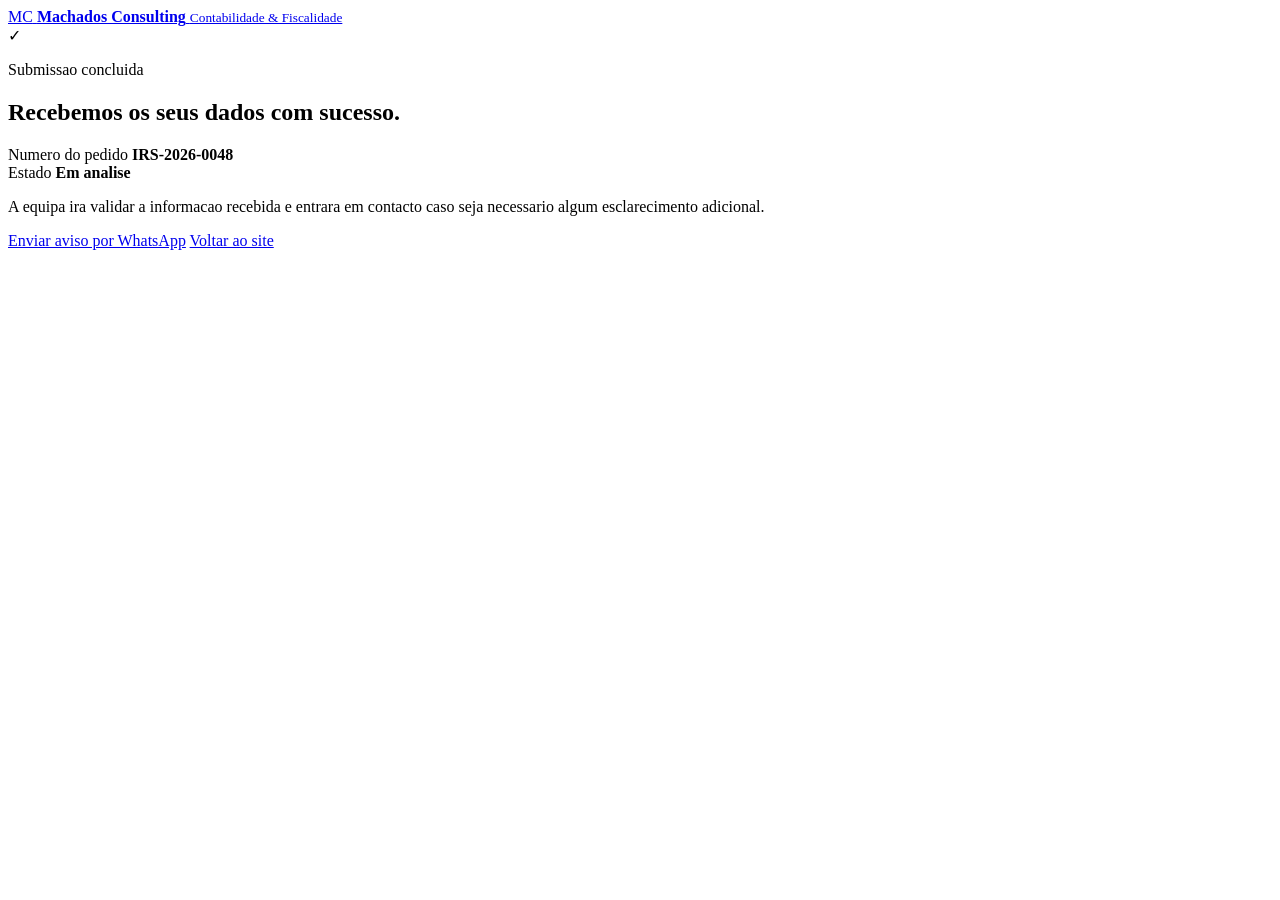
==== confirmacao.html @ 4a969880 "Create confirmacao.html" ====
<!doctype html>
<html lang="pt-PT">
  <head>
    <meta charset="utf-8">
    <meta name="viewport" content="width=device-width, initial-scale=1">
    <title>Submissao concluida | Machados Consulting</title>
    <link rel="stylesheet" href="assets/styles.css">
  </head>
  <body class="confirmation-page">
    <main class="confirmation-wrap">
      <section class="confirmation-card">
        <a class="brand confirmation-brand" href="index.html" aria-label="Machados Consulting">
          <span class="brand-mark">MC</span>
          <span>
            <strong>Machados Consulting</strong>
            <small>Contabilidade & Fiscalidade</small>
          </span>
        </a>
        <div class="success-mark" aria-hidden="true">✓</div>
        <p class="eyebrow">Submissao concluida</p>
        <h1>Recebemos os seus dados com sucesso.</h1>
        <div class="request-box">
          <span>Numero do pedido</span>
          <strong id="request-number">IRS-2026-0048</strong>
        </div>
        <div class="request-box">
          <span>Estado</span>
          <strong>Em analise</strong>
        </div>
        <p>A equipa ira validar a informacao recebida e entrara em contacto caso seja necessario algum esclarecimento adicional.</p>
        <div class="confirmation-actions">
          <a class="button primary" id="whatsapp-confirmation" href="https://wa.me/351921176038" target="_blank" rel="noopener">Enviar aviso por WhatsApp</a>
          <a class="button secondary on-light" href="index.html">Voltar ao site</a>
        </div>
      </section>
    </main>
    <script>
      const savedRequest = sessionStorage.getItem("irsRequestNumber");
      if (savedRequest) {
        document.getElementById("request-number").textContent = savedRequest;
      }
      const requestNumber = savedRequest || "IRS-2026-0048";
      const message = `Ola Machados Consulting, submeti o pedido de IRS 2026. Numero do pedido: ${requestNumber}.`;
      document.getElementById("whatsapp-confirmation").href = `https://wa.me/351921176038?text=${encodeURIComponent(message)}`;
    </script>
  </body>
</html>
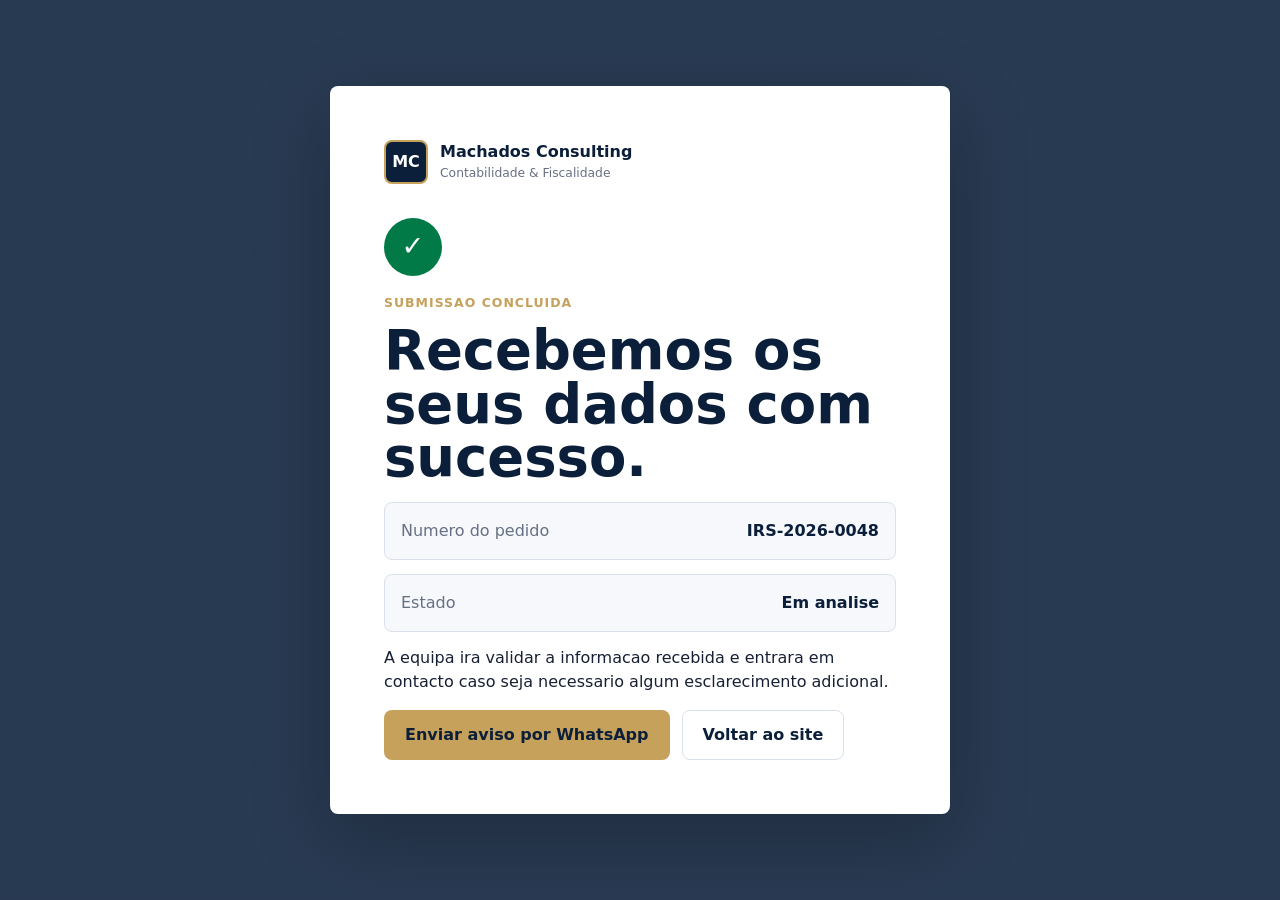
==== commit 9cb09ae0: "Update confirmacao.html" ====
--- a/confirmacao.html
+++ b/confirmacao.html
@@ -4,7 +4,7 @@
     <meta charset="utf-8">
     <meta name="viewport" content="width=device-width, initial-scale=1">
     <title>Submissao concluida | Machados Consulting</title>
-    <link rel="stylesheet" href="assets/styles.css">
+    <link rel="stylesheet" href="assets/assets/styles.css">
   </head>
   <body class="confirmation-page">
     <main class="confirmation-wrap">
--- a/assets/assets/styles.css
+++ b/assets/assets/styles.css
@@ -0,0 +1,753 @@
+:root {
+  --navy: #0b1f3a;
+  --navy-soft: #13365f;
+  --gold: #c6a15b;
+  --gold-dark: #a98742;
+  --white: #ffffff;
+  --paper: #f6f8fb;
+  --line: #d9e1ec;
+  --muted: #667085;
+  --text: #172033;
+  --danger: #b42318;
+  --success: #027a48;
+  font-family: Inter, ui-sans-serif, system-ui, -apple-system, BlinkMacSystemFont, "Segoe UI", sans-serif;
+}
+
+* {
+  box-sizing: border-box;
+}
+
+html {
+  scroll-behavior: smooth;
+}
+
+body {
+  margin: 0;
+  color: var(--text);
+  background: var(--white);
+  line-height: 1.5;
+}
+
+a {
+  color: inherit;
+  text-decoration: none;
+}
+
+.site-header {
+  position: sticky;
+  top: 0;
+  z-index: 20;
+  display: flex;
+  align-items: center;
+  justify-content: space-between;
+  gap: 24px;
+  padding: 18px clamp(18px, 4vw, 56px);
+  background: rgba(255, 255, 255, 0.94);
+  border-bottom: 1px solid var(--line);
+  backdrop-filter: blur(16px);
+}
+
+.brand {
+  display: inline-flex;
+  align-items: center;
+  gap: 12px;
+  min-width: 220px;
+}
+
+.brand-mark {
+  display: grid;
+  width: 44px;
+  height: 44px;
+  place-items: center;
+  color: var(--white);
+  background: var(--navy);
+  border: 2px solid var(--gold);
+  border-radius: 8px;
+  font-weight: 800;
+  letter-spacing: 0;
+}
+
+.brand strong,
+.brand small {
+  display: block;
+}
+
+.brand strong {
+  color: var(--navy);
+  font-size: 1rem;
+}
+
+.brand small {
+  color: var(--muted);
+  font-size: 0.77rem;
+}
+
+.nav {
+  display: flex;
+  align-items: center;
+  gap: 8px;
+  color: var(--navy);
+  font-weight: 700;
+  font-size: 0.93rem;
+}
+
+.nav a {
+  padding: 10px 12px;
+  border-radius: 8px;
+}
+
+.nav a:hover {
+  background: var(--paper);
+}
+
+.nav-cta {
+  color: var(--white) !important;
+  background: var(--navy);
+}
+
+.hero {
+  position: relative;
+  min-height: min(740px, calc(100vh - 84px));
+  display: grid;
+  align-items: end;
+  padding: clamp(80px, 14vw, 150px) clamp(18px, 5vw, 72px) 58px;
+  overflow: hidden;
+  color: var(--white);
+}
+
+.home-hero,
+.irs-hero {
+  isolation: isolate;
+}
+
+.hero-media {
+  position: absolute;
+  inset: 0;
+  z-index: -2;
+  background-position: center;
+  background-size: cover;
+}
+
+.home-hero .hero-media {
+  background-image: url("https://images.unsplash.com/photo-1450101499163-c8848c66ca85?auto=format&fit=crop&w=1800&q=82");
+}
+
+.irs-hero .hero-media {
+  background-image: url("https://images.unsplash.com/photo-1554224155-6726b3ff858f?auto=format&fit=crop&w=1800&q=82");
+}
+
+.hero::after {
+  position: absolute;
+  inset: 0;
+  z-index: -1;
+  content: "";
+  background: linear-gradient(90deg, rgba(11, 31, 58, 0.93) 0%, rgba(11, 31, 58, 0.76) 48%, rgba(11, 31, 58, 0.32) 100%);
+}
+
+.hero-content {
+  max-width: 760px;
+}
+
+.eyebrow {
+  margin: 0 0 12px;
+  color: var(--gold);
+  font-size: 0.78rem;
+  font-weight: 800;
+  letter-spacing: 0.08em;
+  text-transform: uppercase;
+}
+
+h1,
+h2,
+h3,
+p {
+  margin-top: 0;
+}
+
+h1 {
+  max-width: 720px;
+  margin-bottom: 18px;
+  font-size: clamp(2.6rem, 6vw, 5.8rem);
+  line-height: 0.98;
+  letter-spacing: 0;
+}
+
+h2 {
+  color: var(--navy);
+  font-size: clamp(2rem, 4vw, 3.6rem);
+  line-height: 1.04;
+  letter-spacing: 0;
+}
+
+h3 {
+  color: var(--navy);
+  font-size: 1.35rem;
+}
+
+.hero-copy {
+  max-width: 620px;
+  color: rgba(255, 255, 255, 0.9);
+  font-size: clamp(1.05rem, 2vw, 1.35rem);
+}
+
+.hero-actions,
+.form-actions {
+  display: flex;
+  flex-wrap: wrap;
+  gap: 12px;
+}
+
+.button {
+  display: inline-flex;
+  min-height: 48px;
+  align-items: center;
+  justify-content: center;
+  border: 1px solid transparent;
+  border-radius: 8px;
+  padding: 12px 20px;
+  font: inherit;
+  font-weight: 800;
+  cursor: pointer;
+}
+
+.button.primary {
+  color: var(--navy);
+  background: var(--gold);
+}
+
+.button.primary:hover {
+  background: #d6b974;
+}
+
+.button.secondary {
+  color: var(--white);
+  background: rgba(255, 255, 255, 0.12);
+  border-color: rgba(255, 255, 255, 0.42);
+}
+
+.form-actions .button.secondary {
+  color: var(--navy);
+  background: var(--white);
+  border-color: var(--line);
+}
+
+.section {
+  padding: clamp(56px, 8vw, 96px) clamp(18px, 5vw, 72px);
+}
+
+.intro-band {
+  display: grid;
+  grid-template-columns: repeat(3, 1fr);
+  gap: 1px;
+  padding-top: 0;
+  padding-bottom: 0;
+  background: var(--line);
+}
+
+.metric {
+  padding: 28px;
+  background: var(--white);
+}
+
+.metric strong,
+.metric span {
+  display: block;
+}
+
+.metric strong {
+  color: var(--navy);
+  font-size: 1.3rem;
+}
+
+.metric span {
+  color: var(--muted);
+}
+
+.section-heading {
+  max-width: 760px;
+  margin-bottom: 32px;
+}
+
+.service-grid {
+  display: grid;
+  grid-template-columns: repeat(3, 1fr);
+  gap: 18px;
+}
+
+.service-card {
+  min-height: 260px;
+  padding: 28px;
+  border: 1px solid var(--line);
+  border-radius: 8px;
+  background: var(--white);
+  box-shadow: 0 18px 48px rgba(11, 31, 58, 0.08);
+}
+
+.icon-circle {
+  display: inline-grid;
+  place-items: center;
+  width: 42px;
+  height: 42px;
+  margin-bottom: 30px;
+  color: var(--navy);
+  background: #f1e6cf;
+  border-radius: 50%;
+  font-weight: 900;
+}
+
+.split-section {
+  display: grid;
+  grid-template-columns: minmax(0, 0.9fr) minmax(0, 1.1fr);
+  gap: 42px;
+  background: var(--paper);
+}
+
+.process-list {
+  display: grid;
+  gap: 14px;
+}
+
+.process-list div {
+  padding: 22px;
+  border-left: 4px solid var(--gold);
+  background: var(--white);
+}
+
+.process-list strong {
+  color: var(--navy);
+}
+
+.cta-band {
+  display: flex;
+  align-items: center;
+  justify-content: space-between;
+  gap: 24px;
+  margin: clamp(18px, 5vw, 72px);
+  padding: clamp(32px, 5vw, 56px);
+  color: var(--white);
+  background: var(--navy);
+  border-radius: 8px;
+}
+
+.cta-band h2,
+.cta-band p {
+  color: inherit;
+}
+
+.cta-band div {
+  max-width: 760px;
+}
+
+.site-footer {
+  display: flex;
+  justify-content: space-between;
+  gap: 18px;
+  padding: 28px clamp(18px, 5vw, 72px);
+  color: rgba(255, 255, 255, 0.78);
+  background: #07182c;
+}
+
+.form-shell {
+  background: var(--paper);
+}
+
+.form-intro {
+  max-width: 820px;
+  margin-bottom: 28px;
+}
+
+.form-layout {
+  display: grid;
+  grid-template-columns: 320px minmax(0, 1fr);
+  gap: 24px;
+  align-items: start;
+}
+
+.steps-panel,
+.irs-form {
+  border: 1px solid var(--line);
+  border-radius: 8px;
+  background: var(--white);
+  box-shadow: 0 18px 48px rgba(11, 31, 58, 0.08);
+}
+
+.steps-panel {
+  position: sticky;
+  top: 96px;
+  padding: 22px;
+}
+
+.step-list {
+  display: grid;
+  gap: 8px;
+  margin: 0;
+  padding: 0;
+  list-style: none;
+}
+
+.step-list li {
+  display: flex;
+  align-items: center;
+  gap: 10px;
+  padding: 12px;
+  color: var(--muted);
+  border-radius: 8px;
+  font-weight: 800;
+}
+
+.step-list li::before {
+  display: grid;
+  flex: 0 0 28px;
+  width: 28px;
+  height: 28px;
+  place-items: center;
+  content: attr(data-step-label);
+  color: var(--navy);
+  background: var(--paper);
+  border-radius: 50%;
+  font-size: 0.8rem;
+}
+
+.step-list li.active {
+  color: var(--navy);
+  background: #f8f2e5;
+}
+
+.step-list li.active::before {
+  color: var(--white);
+  background: var(--gold-dark);
+}
+
+.secure-note {
+  margin-top: 22px;
+  padding: 18px;
+  color: var(--navy);
+  background: var(--paper);
+  border-radius: 8px;
+}
+
+.secure-note p {
+  margin-bottom: 0;
+  color: var(--muted);
+  font-size: 0.92rem;
+}
+
+.irs-form {
+  padding: clamp(22px, 4vw, 36px);
+}
+
+.hidden-field {
+  display: none;
+}
+
+.form-step {
+  display: none;
+}
+
+.form-step.active {
+  display: block;
+}
+
+.field-grid {
+  display: grid;
+  grid-template-columns: repeat(2, minmax(0, 1fr));
+  gap: 18px;
+}
+
+label,
+.stacked {
+  display: grid;
+  gap: 8px;
+  color: var(--navy);
+  font-weight: 800;
+}
+
+.wide,
+.stacked {
+  grid-column: 1 / -1;
+}
+
+input,
+select,
+textarea {
+  width: 100%;
+  min-height: 46px;
+  border: 1px solid #c9d4e3;
+  border-radius: 8px;
+  padding: 11px 12px;
+  color: var(--text);
+  background: var(--white);
+  font: inherit;
+}
+
+textarea {
+  resize: vertical;
+}
+
+input:focus,
+select:focus,
+textarea:focus {
+  outline: 3px solid rgba(198, 161, 91, 0.28);
+  border-color: var(--gold-dark);
+}
+
+.checkbox-grid {
+  display: grid;
+  grid-template-columns: repeat(2, minmax(0, 1fr));
+  gap: 12px;
+  margin-bottom: 22px;
+}
+
+.checkbox-grid label,
+.consent {
+  grid-template-columns: auto 1fr;
+  align-items: start;
+  padding: 14px;
+  border: 1px solid var(--line);
+  border-radius: 8px;
+  background: var(--paper);
+  font-weight: 700;
+}
+
+.checkbox-grid input,
+.consent input {
+  width: 18px;
+  min-height: 18px;
+  margin-top: 3px;
+}
+
+.upload-box,
+.info-panel,
+.privacy-box,
+.contact-routing {
+  padding: 22px;
+  border: 1px solid var(--line);
+  border-radius: 8px;
+  background: var(--paper);
+}
+
+.upload-box {
+  margin-bottom: 18px;
+}
+
+.upload-box p,
+.info-panel p,
+.privacy-box p,
+.contact-routing p {
+  color: var(--muted);
+}
+
+.contact-routing {
+  margin: 16px 0;
+  border-color: #ead6aa;
+  background: #fff9ec;
+}
+
+.contact-routing a {
+  color: var(--navy);
+  font-weight: 900;
+  text-decoration: underline;
+  text-decoration-color: var(--gold);
+}
+
+.file-list {
+  display: grid;
+  gap: 8px;
+  margin: 14px 0 0;
+  padding: 0;
+  list-style: none;
+  color: var(--navy);
+  font-weight: 700;
+}
+
+.form-actions {
+  justify-content: space-between;
+  margin-top: 28px;
+  padding-top: 22px;
+  border-top: 1px solid var(--line);
+}
+
+.submit-step {
+  display: none;
+}
+
+.error-message,
+.form-error {
+  display: none;
+  color: var(--danger);
+  font-size: 0.9rem;
+  font-weight: 700;
+}
+
+.field-invalid .error-message,
+.form-error.visible {
+  display: block;
+}
+
+.field-invalid input,
+.field-invalid select,
+.field-invalid textarea {
+  border-color: var(--danger);
+}
+
+.confirmation-page {
+  min-height: 100vh;
+  background:
+    linear-gradient(rgba(11, 31, 58, 0.88), rgba(11, 31, 58, 0.88)),
+    url("https://images.unsplash.com/photo-1554224154-22dec7ec8818?auto=format&fit=crop&w=1800&q=82") center / cover;
+}
+
+.confirmation-wrap {
+  display: grid;
+  min-height: 100vh;
+  place-items: center;
+  padding: 24px;
+}
+
+.confirmation-card {
+  width: min(100%, 620px);
+  padding: clamp(28px, 6vw, 54px);
+  border-radius: 8px;
+  background: var(--white);
+  box-shadow: 0 24px 80px rgba(0, 0, 0, 0.24);
+}
+
+.confirmation-brand {
+  margin-bottom: 34px;
+}
+
+.success-mark {
+  display: grid;
+  width: 58px;
+  height: 58px;
+  margin-bottom: 18px;
+  place-items: center;
+  color: var(--white);
+  background: var(--success);
+  border-radius: 50%;
+  font-size: 1.7rem;
+  font-weight: 900;
+}
+
+.confirmation-card h1 {
+  color: var(--navy);
+  font-size: clamp(2rem, 5vw, 3.4rem);
+}
+
+.confirmation-actions {
+  display: flex;
+  flex-wrap: wrap;
+  gap: 12px;
+}
+
+.button.on-light {
+  color: var(--navy);
+  background: var(--white);
+  border-color: var(--line);
+}
+
+.request-box {
+  display: flex;
+  align-items: center;
+  justify-content: space-between;
+  gap: 18px;
+  margin: 14px 0;
+  padding: 16px;
+  color: var(--navy);
+  border: 1px solid var(--line);
+  border-radius: 8px;
+  background: var(--paper);
+}
+
+.request-box span {
+  color: var(--muted);
+}
+
+.whatsapp-float {
+  position: fixed;
+  right: 18px;
+  bottom: 18px;
+  z-index: 30;
+  display: inline-flex;
+  min-height: 48px;
+  align-items: center;
+  justify-content: center;
+  padding: 12px 18px;
+  color: var(--white);
+  background: #0f7a3d;
+  border-radius: 8px;
+  box-shadow: 0 14px 34px rgba(15, 122, 61, 0.3);
+  font-weight: 900;
+}
+
+@media (max-width: 980px) {
+  .site-header,
+  .nav {
+    align-items: flex-start;
+  }
+
+  .site-header {
+    flex-direction: column;
+  }
+
+  .nav {
+    width: 100%;
+    overflow-x: auto;
+    padding-bottom: 2px;
+  }
+
+  .intro-band,
+  .service-grid,
+  .split-section,
+  .form-layout {
+    grid-template-columns: 1fr;
+  }
+
+  .steps-panel {
+    position: static;
+  }
+
+  .step-list {
+    grid-template-columns: repeat(2, minmax(0, 1fr));
+  }
+
+  .cta-band {
+    align-items: flex-start;
+    flex-direction: column;
+  }
+}
+
+@media (max-width: 680px) {
+  .hero {
+    min-height: 690px;
+    padding-top: 92px;
+  }
+
+  .hero::after {
+    background: linear-gradient(180deg, rgba(11, 31, 58, 0.9) 0%, rgba(11, 31, 58, 0.83) 60%, rgba(11, 31, 58, 0.62) 100%);
+  }
+
+  .brand {
+    min-width: 0;
+  }
+
+  .field-grid,
+  .checkbox-grid,
+  .step-list {
+    grid-template-columns: 1fr;
+  }
+
+  .form-actions .button {
+    width: 100%;
+  }
+
+  .confirmation-actions .button {
+    width: 100%;
+  }
+
+  .site-footer,
+  .request-box {
+    flex-direction: column;
+    align-items: flex-start;
+  }
+}
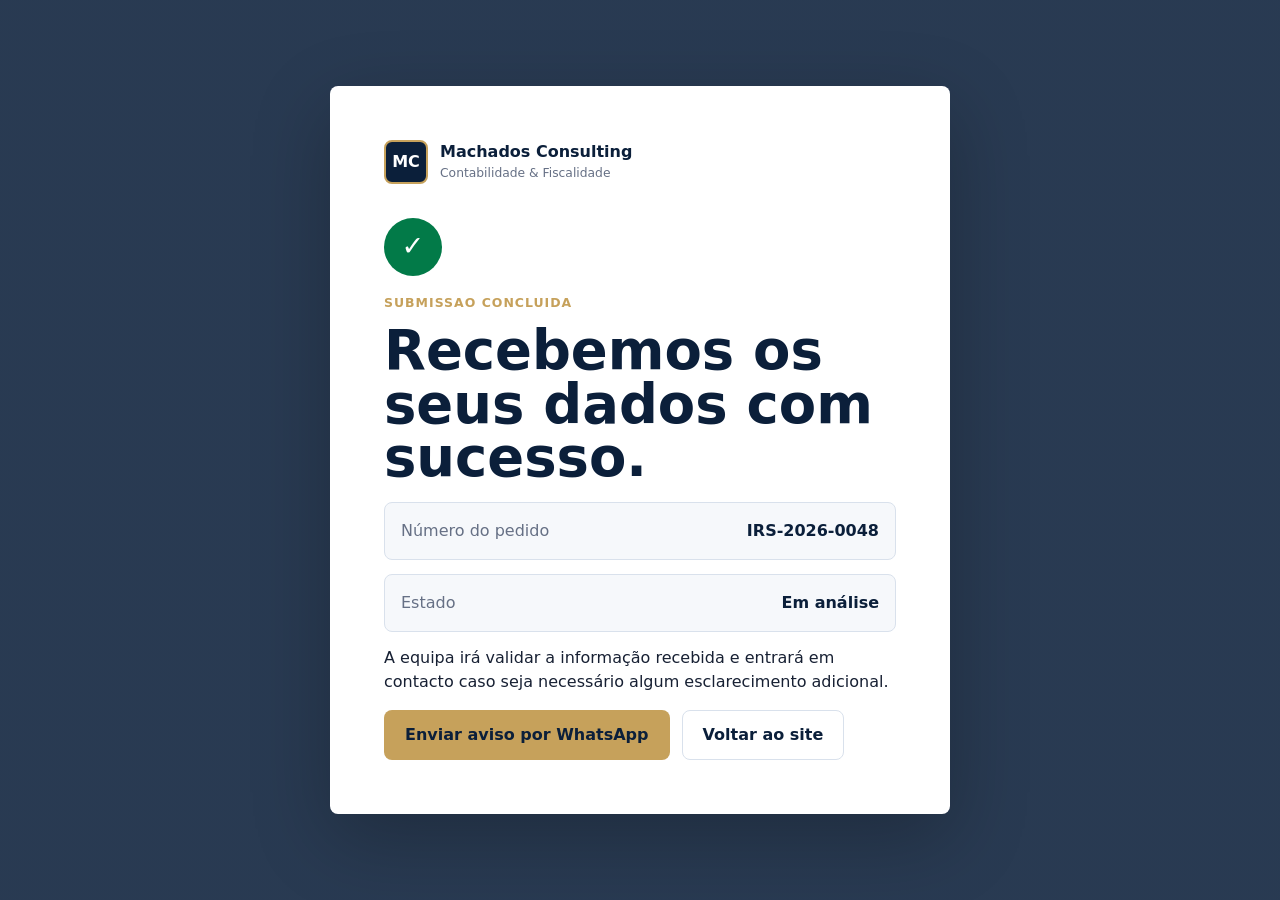
==== commit 8c47fbd5: "Update confirmacao.html" ====
--- a/confirmacao.html
+++ b/confirmacao.html
@@ -3,7 +3,7 @@
   <head>
     <meta charset="utf-8">
     <meta name="viewport" content="width=device-width, initial-scale=1">
-    <title>Submissao concluida | Machados Consulting</title>
+    <title>Submiss&atilde;o conclu&iacute;da | Machados Consulting</title>
     <link rel="stylesheet" href="assets/assets/styles.css">
   </head>
   <body class="confirmation-page">
@@ -20,14 +20,14 @@
         <p class="eyebrow">Submissao concluida</p>
         <h1>Recebemos os seus dados com sucesso.</h1>
         <div class="request-box">
-          <span>Numero do pedido</span>
+          <span>N&uacute;mero do pedido</span>
           <strong id="request-number">IRS-2026-0048</strong>
         </div>
         <div class="request-box">
           <span>Estado</span>
-          <strong>Em analise</strong>
+          <strong>Em an&aacute;lise</strong>
         </div>
-        <p>A equipa ira validar a informacao recebida e entrara em contacto caso seja necessario algum esclarecimento adicional.</p>
+        <p>A equipa ir&aacute; validar a informa&ccedil;&atilde;o recebida e entrar&aacute; em contacto caso seja necess&aacute;rio algum esclarecimento adicional.</p>
         <div class="confirmation-actions">
           <a class="button primary" id="whatsapp-confirmation" href="https://wa.me/351921176038" target="_blank" rel="noopener">Enviar aviso por WhatsApp</a>
           <a class="button secondary on-light" href="index.html">Voltar ao site</a>
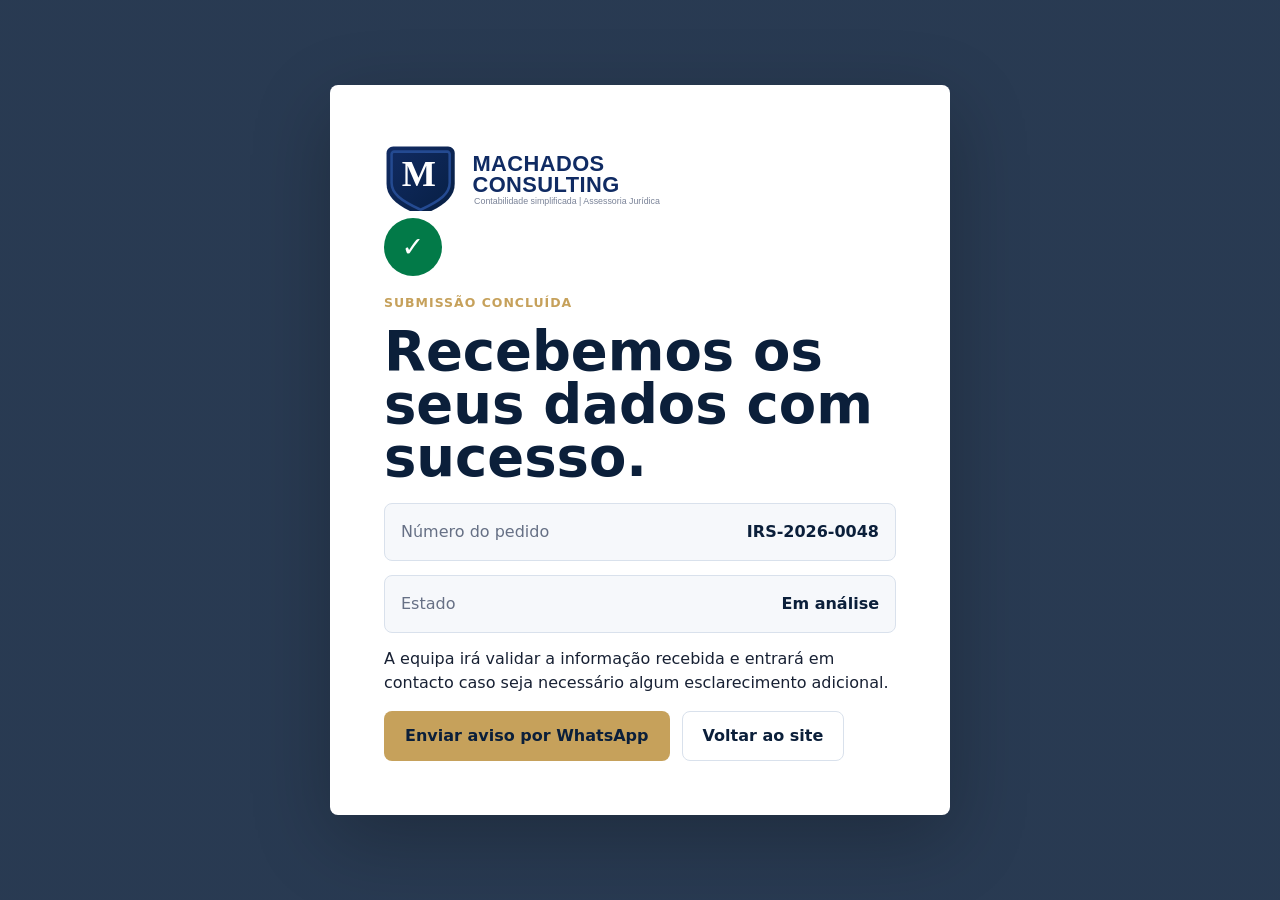
==== commit cecf1917: "Add confirmation page" ====
--- a/confirmacao.html
+++ b/confirmacao.html
@@ -3,34 +3,30 @@
   <head>
     <meta charset="utf-8">
     <meta name="viewport" content="width=device-width, initial-scale=1">
-    <title>Submiss&atilde;o conclu&iacute;da | Machados Consulting</title>
-    <link rel="stylesheet" href="assets/assets/styles.css">
+    <title>Submiss&#227;o conclu&#237;da | Machados Consulting</title>
+    <link rel="stylesheet" href="assets/styles.css">
   </head>
-  <body class="confirmation-page">
+  <body class="confirmation-page page-enter">
     <main class="confirmation-wrap">
       <section class="confirmation-card">
-        <a class="brand confirmation-brand" href="index.html" aria-label="Machados Consulting">
-          <span class="brand-mark">MC</span>
-          <span>
-            <strong>Machados Consulting</strong>
-            <small>Contabilidade & Fiscalidade</small>
-          </span>
+        <a class="brand confirmation-brand page-link" href="index.html" aria-label="Machados Consulting">
+          <svg class="brand-logo" viewBox="0 0 760 170" aria-hidden="true" focusable="false"><defs><linearGradient id="shield-confirmacao" x1="0" x2="1" y1="0" y2="1"><stop offset="0" stop-color="#112b63"/><stop offset="1" stop-color="#071f42"/></linearGradient></defs><path d="M22 18h130c9 0 16 7 16 16v72c0 34-29 54-81 77C35 160 6 140 6 106V34c0-9 7-16 16-16Z" fill="url(#shield-confirmacao)"/><path d="M24 30h126c3 0 6 3 6 6v68c0 25-21 42-69 64-48-22-69-39-69-64V36c0-3 3-6 6-6Z" fill="none" stroke="#244a91" stroke-width="6"/><text x="42" y="112" fill="#ffffff" font-family="Georgia, 'Times New Roman', serif" font-size="86" font-weight="700">M</text><text x="210" y="76" fill="#102b63" font-family="Arial Black, Arial, Helvetica, sans-serif" font-size="52" font-weight="900" letter-spacing="1">MACHADOS</text><text x="210" y="125" fill="#102b63" font-family="Arial Black, Arial, Helvetica, sans-serif" font-size="52" font-weight="900" letter-spacing="1">CONSULTING</text><text x="214" y="155" fill="#7a8398" font-family="Arial, Helvetica, sans-serif" font-size="21">Contabilidade simplificada | Assessoria Jur&#237;dica</text></svg>
         </a>
-        <div class="success-mark" aria-hidden="true">✓</div>
-        <p class="eyebrow">Submissao concluida</p>
+        <div class="success-mark" aria-hidden="true">&#10003;</div>
+        <p class="eyebrow">Submiss&#227;o conclu&#237;da</p>
         <h1>Recebemos os seus dados com sucesso.</h1>
         <div class="request-box">
-          <span>N&uacute;mero do pedido</span>
+          <span>N&#250;mero do pedido</span>
           <strong id="request-number">IRS-2026-0048</strong>
         </div>
         <div class="request-box">
           <span>Estado</span>
-          <strong>Em an&aacute;lise</strong>
+          <strong>Em an&#225;lise</strong>
         </div>
-        <p>A equipa ir&aacute; validar a informa&ccedil;&atilde;o recebida e entrar&aacute; em contacto caso seja necess&aacute;rio algum esclarecimento adicional.</p>
+        <p>A equipa ir&#225; validar a informa&#231;&#227;o recebida e entrar&#225; em contacto caso seja necess&#225;rio algum esclarecimento adicional.</p>
         <div class="confirmation-actions">
           <a class="button primary" id="whatsapp-confirmation" href="https://wa.me/351921176038" target="_blank" rel="noopener">Enviar aviso por WhatsApp</a>
-          <a class="button secondary on-light" href="index.html">Voltar ao site</a>
+          <a class="button secondary on-light page-link" href="index.html">Voltar ao site</a>
         </div>
       </section>
     </main>
@@ -40,8 +36,9 @@
         document.getElementById("request-number").textContent = savedRequest;
       }
       const requestNumber = savedRequest || "IRS-2026-0048";
-      const message = `Ola Machados Consulting, submeti o pedido de IRS 2026. Numero do pedido: ${requestNumber}.`;
+      const message = `Olá Machados Consulting, submeti o pedido de IRS 2026. Número do pedido: ${requestNumber}.`;
       document.getElementById("whatsapp-confirmation").href = `https://wa.me/351921176038?text=${encodeURIComponent(message)}`;
     </script>
+    <script src="assets/script.js"></script>
   </body>
 </html>
--- a/assets/styles.css
+++ b/assets/styles.css
@@ -0,0 +1 @@
+:root{--navy:#0b1f3a;--navy-soft:#13365f;--gold:#c6a15b;--gold-dark:#a98742;--white:#fff;--paper:#f6f8fb;--line:#d9e1ec;--muted:#667085;--text:#172033;--danger:#b42318;--success:#027a48;font-family:Inter,ui-sans-serif,system-ui,-apple-system,BlinkMacSystemFont,"Segoe UI",sans-serif}*{box-sizing:border-box}html{scroll-behavior:smooth}body{margin:0;color:var(--text);background:var(--white);line-height:1.5}.page-enter{animation:page-enter .52s ease both}.page-exit{animation:page-exit .38s ease both}@keyframes page-enter{from{opacity:0;transform:translateX(28px)}to{opacity:1;transform:translateX(0)}}@keyframes page-exit{to{opacity:0;transform:translateX(-34px)}}a{color:inherit;text-decoration:none}.site-header{position:sticky;top:0;z-index:20;display:flex;align-items:center;justify-content:space-between;gap:24px;padding:18px clamp(18px,4vw,56px);background:rgba(255,255,255,.94);border-bottom:1px solid var(--line);backdrop-filter:blur(16px)}.brand{display:inline-flex;align-items:center;gap:12px;min-width:230px}.brand-logo{display:block;width:clamp(230px,25vw,330px);height:auto}.nav{display:flex;align-items:center;gap:8px;color:var(--navy);font-weight:700;font-size:.93rem}.nav a{padding:10px 12px;border-radius:8px}.nav a:hover{background:var(--paper)}.nav-cta{color:#fff!important;background:var(--navy)}.hero{position:relative;min-height:min(740px,calc(100vh - 84px));display:grid;align-items:end;padding:clamp(80px,14vw,150px) clamp(18px,5vw,72px) 58px;overflow:hidden;color:#fff}.home-hero,.irs-hero{isolation:isolate}.hero-media{position:absolute;inset:0;z-index:-2;background-position:center;background-size:cover}.home-hero .hero-media{background-image:url("https://images.unsplash.com/photo-1450101499163-c8848c66ca85?auto=format&fit=crop&w=1800&q=82")}.irs-hero .hero-media{background-image:url("https://images.unsplash.com/photo-1554224155-6726b3ff858f?auto=format&fit=crop&w=1800&q=82")}.hero:after{position:absolute;inset:0;z-index:-1;content:"";background:linear-gradient(90deg,rgba(11,31,58,.93),rgba(11,31,58,.76) 48%,rgba(11,31,58,.32))}.hero-content{max-width:760px}.eyebrow{margin:0 0 12px;color:var(--gold);font-size:.78rem;font-weight:800;letter-spacing:.08em;text-transform:uppercase}h1,h2,h3,p{margin-top:0}h1{max-width:720px;margin-bottom:18px;font-size:clamp(2.6rem,6vw,5.8rem);line-height:.98}h2{color:var(--navy);font-size:clamp(2rem,4vw,3.6rem);line-height:1.04}h3{color:var(--navy);font-size:1.35rem}.hero-copy{max-width:620px;color:rgba(255,255,255,.9);font-size:clamp(1.05rem,2vw,1.35rem)}.hero-actions,.form-actions{display:flex;flex-wrap:wrap;gap:12px}.button{display:inline-flex;min-height:48px;align-items:center;justify-content:center;border:1px solid transparent;border-radius:8px;padding:12px 20px;font:inherit;font-weight:800;cursor:pointer}.button.primary{color:var(--navy);background:var(--gold)}.button.primary:hover{background:#d6b974}.button.secondary{color:#fff;background:rgba(255,255,255,.12);border-color:rgba(255,255,255,.42)}.form-actions .button.secondary,.button.on-light{color:var(--navy);background:#fff;border-color:var(--line)}.section{padding:clamp(56px,8vw,96px) clamp(18px,5vw,72px)}.intro-band{display:grid;grid-template-columns:repeat(3,1fr);gap:1px;padding-top:0;padding-bottom:0;background:var(--line)}.metric{padding:28px;background:#fff}.metric strong,.metric span{display:block}.metric strong{color:var(--navy);font-size:1.3rem}.metric span{color:var(--muted)}.section-heading{max-width:760px;margin-bottom:32px}.service-grid{display:grid;grid-template-columns:repeat(3,1fr);gap:18px}.service-card{min-height:260px;padding:28px;border:1px solid var(--line);border-radius:8px;background:#fff;box-shadow:0 18px 48px rgba(11,31,58,.08)}.icon-circle{display:inline-grid;place-items:center;width:42px;height:42px;margin-bottom:30px;color:var(--navy);background:#f1e6cf;border-radius:50%;font-weight:900}.split-section{display:grid;grid-template-columns:minmax(0,.9fr) minmax(0,1.1fr);gap:42px;background:var(--paper)}.process-list{display:grid;gap:14px}.process-list div{padding:22px;border-left:4px solid var(--gold);background:#fff}.cta-band{display:flex;align-items:center;justify-content:space-between;gap:24px;margin:clamp(18px,5vw,72px);padding:clamp(32px,5vw,56px);color:#fff;background:var(--navy);border-radius:8px}.cta-band h2,.cta-band p{color:inherit}.site-footer{display:flex;justify-content:space-between;gap:18px;padding:28px clamp(18px,5vw,72px);color:rgba(255,255,255,.78);background:#07182c}.form-shell{background:var(--paper)}.form-intro{max-width:820px;margin-bottom:28px}.form-layout{display:grid;grid-template-columns:320px minmax(0,1fr);gap:24px;align-items:start}.steps-panel,.irs-form{border:1px solid var(--line);border-radius:8px;background:#fff;box-shadow:0 18px 48px rgba(11,31,58,.08)}.steps-panel{position:sticky;top:96px;padding:22px}.step-list{display:grid;gap:8px;margin:0;padding:0;list-style:none}.step-list li{display:flex;align-items:center;gap:10px;padding:12px;color:var(--muted);border-radius:8px;font-weight:800}.step-list li:before{display:grid;flex:0 0 28px;width:28px;height:28px;place-items:center;content:attr(data-step-label);color:var(--navy);background:var(--paper);border-radius:50%;font-size:.8rem}.step-list li.active{color:var(--navy);background:#f8f2e5}.step-list li.active:before{color:#fff;background:var(--gold-dark)}.secure-note{margin-top:22px;padding:18px;color:var(--navy);background:var(--paper);border-radius:8px}.secure-note p{margin-bottom:0;color:var(--muted);font-size:.92rem}.irs-form{padding:clamp(22px,4vw,36px)}.hidden-field{display:none!important}.form-step{display:none}.form-step.active{display:block;animation:step-fade-in .26s ease both}.form-step.leaving{animation:step-fade-out .18s ease both}.form-step.entering{animation:step-fade-in .26s ease both}@keyframes step-fade-in{from{opacity:0;transform:translateY(10px)}to{opacity:1;transform:translateY(0)}}@keyframes step-fade-out{to{opacity:0;transform:translateY(-8px)}}.field-grid{display:grid;grid-template-columns:repeat(2,minmax(0,1fr));gap:18px}label,.stacked{display:grid;gap:8px;color:var(--navy);font-weight:800}.wide,.stacked{grid-column:1/-1}input,select,textarea{width:100%;min-height:46px;border:1px solid #c9d4e3;border-radius:8px;padding:11px 12px;color:var(--text);background:#fff;font:inherit}textarea{resize:vertical}input:focus,select:focus,textarea:focus{outline:3px solid rgba(198,161,91,.28);border-color:var(--gold-dark)}.checkbox-grid{display:grid;grid-template-columns:repeat(2,minmax(0,1fr));gap:12px;margin-bottom:22px}.checkbox-grid label,.consent{grid-template-columns:auto 1fr;align-items:start;padding:14px;border:1px solid var(--line);border-radius:8px;background:var(--paper);font-weight:700}.checkbox-grid input,.consent input{width:18px;min-height:18px;margin-top:3px}.guidance-combo{display:grid;grid-template-columns:repeat(3,1fr);gap:12px;margin-bottom:18px}.guidance-combo-one{grid-template-columns:1fr}.guidance-card,.option-section,.upload-box,.info-panel,.privacy-box,.contact-routing,.notice-panel,.payment-panel{padding:22px;border:1px solid var(--line);border-radius:8px;background:var(--paper);margin-bottom:18px}.guidance-card strong,.option-title{color:var(--navy);font-weight:900}.guidance-card p,.upload-box p,.info-panel p,.privacy-box p,.contact-routing p,.notice-panel p,.payment-panel p{color:var(--muted)}.contact-routing,.notice-panel,.payment-panel{border-color:#ead6aa;background:#fff9ec}.proof-button{width:fit-content}.dependent-header,.dependent-card-title{display:flex;align-items:flex-start;justify-content:space-between;gap:16px}.dependent-header p,.field-help{margin:4px 0 0;color:var(--muted);font-size:.92rem;font-weight:600}.dependents-manager,.dependent-list{display:grid;gap:14px}.dependent-card{display:grid;gap:16px;padding:18px;border:1px solid #d8e0eb;border-radius:8px;background:#fff}.remove-dependent{border:0;color:var(--danger);background:transparent;font:inherit;font-weight:800;cursor:pointer}.form-actions{justify-content:space-between;margin-top:28px;padding-top:22px;border-top:1px solid var(--line)}.submit-step{display:none}.error-message,.form-error{display:none;color:var(--danger);font-size:.9rem;font-weight:700}.field-invalid .error-message,.form-error.visible{display:block}.field-invalid input,.field-invalid select,.field-invalid textarea{border-color:var(--danger)}.confirmation-page{min-height:100vh;background:linear-gradient(rgba(11,31,58,.88),rgba(11,31,58,.88)),url("https://images.unsplash.com/photo-1554224154-22dec7ec8818?auto=format&fit=crop&w=1800&q=82") center/cover}.confirmation-wrap{display:grid;min-height:100vh;place-items:center;padding:24px}.confirmation-card{width:min(100%,620px);padding:clamp(28px,6vw,54px);border-radius:8px;background:#fff;box-shadow:0 24px 80px rgba(0,0,0,.24)}.success-mark{display:grid;width:58px;height:58px;margin-bottom:18px;place-items:center;color:#fff;background:var(--success);border-radius:50%;font-size:1.7rem;font-weight:900}.confirmation-card h1{color:var(--navy);font-size:clamp(2rem,5vw,3.4rem)}.confirmation-actions{display:flex;flex-wrap:wrap;gap:12px}.request-box{display:flex;align-items:center;justify-content:space-between;gap:18px;margin:14px 0;padding:16px;color:var(--navy);border:1px solid var(--line);border-radius:8px;background:var(--paper)}.request-box span{color:var(--muted)}.whatsapp-float{position:fixed;right:18px;bottom:18px;z-index:30;display:inline-flex;width:56px;min-height:56px;align-items:center;justify-content:center;gap:10px;overflow:hidden;padding:9px;color:#fff;background:linear-gradient(135deg,#17a957,#087a36);border-radius:999px;box-shadow:0 16px 38px rgba(7,24,44,.3);font-weight:900;white-space:nowrap;transition:.22s}.whatsapp-float:hover,.whatsapp-float:focus-visible{width:min(360px,calc(100vw - 36px));justify-content:flex-start;padding-right:22px;transform:translateY(-2px)}.whatsapp-icon{display:grid;flex:0 0 38px;width:38px;height:38px;place-items:center}.whatsapp-icon svg{width:22px;height:22px;fill:currentColor}.whatsapp-float span:last-child{opacity:0;max-width:0;overflow:hidden;transform:translateX(-6px);transition:.22s}.whatsapp-float:hover span:last-child,.whatsapp-float:focus-visible span:last-child{opacity:1;max-width:260px;transform:translateX(0)}.payment-overlay{position:fixed;inset:0;z-index:100;display:none;place-items:center;overflow:auto;padding:24px;background:rgba(7,24,44,.76)}.payment-overlay.is-visible{display:grid}.payment-modal{width:min(100%,720px);padding:clamp(24px,5vw,42px);border-radius:12px;background:#fff;box-shadow:0 24px 80px rgba(0,0,0,.28)}.payment-actions{display:flex;flex-wrap:wrap;gap:12px;margin-top:20px}@media(max-width:980px){.site-header,.nav{align-items:flex-start}.site-header{flex-direction:column}.nav{width:100%;overflow-x:auto;padding-bottom:2px}.intro-band,.service-grid,.split-section,.form-layout,.guidance-combo{grid-template-columns:1fr}.steps-panel{position:static}.step-list{grid-template-columns:repeat(2,minmax(0,1fr))}.cta-band{align-items:flex-start;flex-direction:column}}@media(max-width:680px){.hero{min-height:690px;padding-top:92px}.hero:after{background:linear-gradient(180deg,rgba(11,31,58,.9),rgba(11,31,58,.83) 60%,rgba(11,31,58,.62))}.brand{min-width:0}.field-grid,.checkbox-grid,.step-list{grid-template-columns:1fr}.dependent-header,.dependent-card-title{flex-direction:column;align-items:stretch}.form-actions .button,.confirmation-actions .button{width:100%}.site-footer,.request-box{flex-direction:column;align-items:flex-start}}@media(prefers-reduced-motion:reduce){*,*:before,*:after{scroll-behavior:auto!important;animation-duration:1ms!important;transition-duration:1ms!important}}
